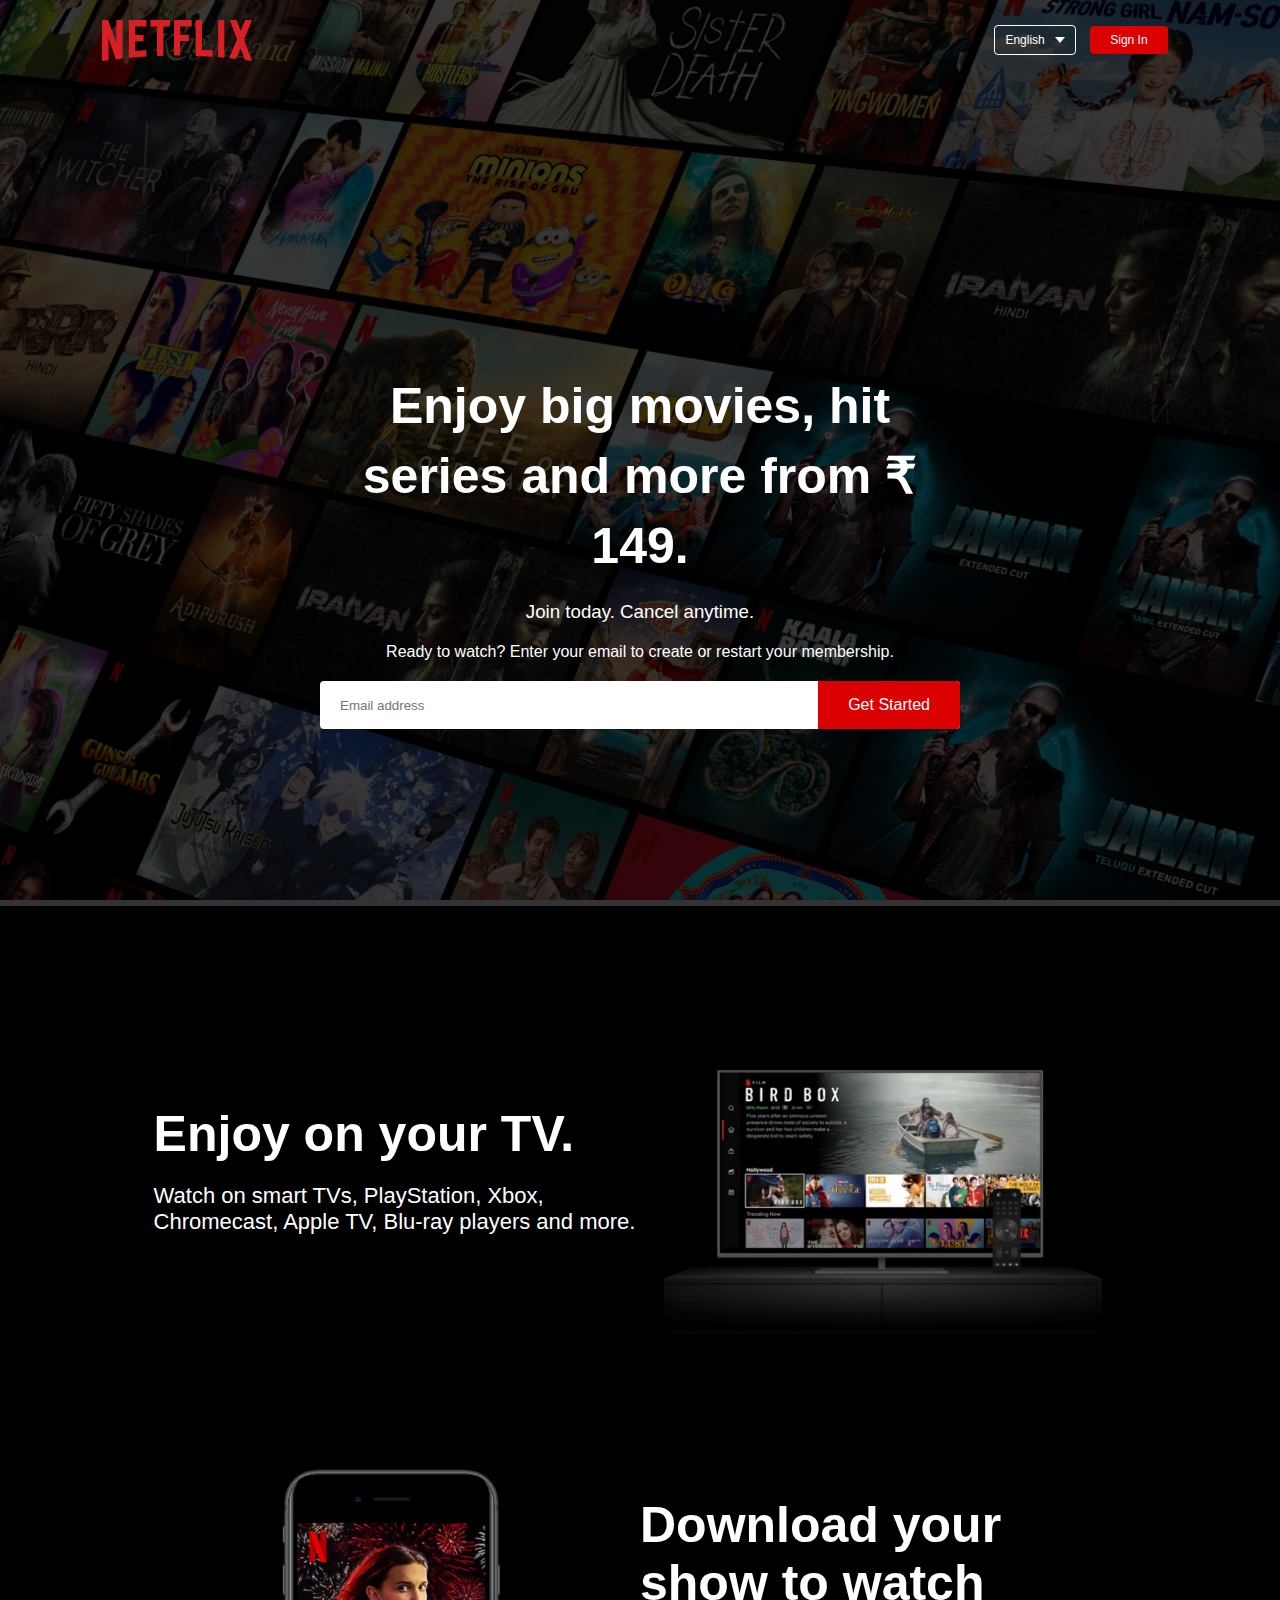
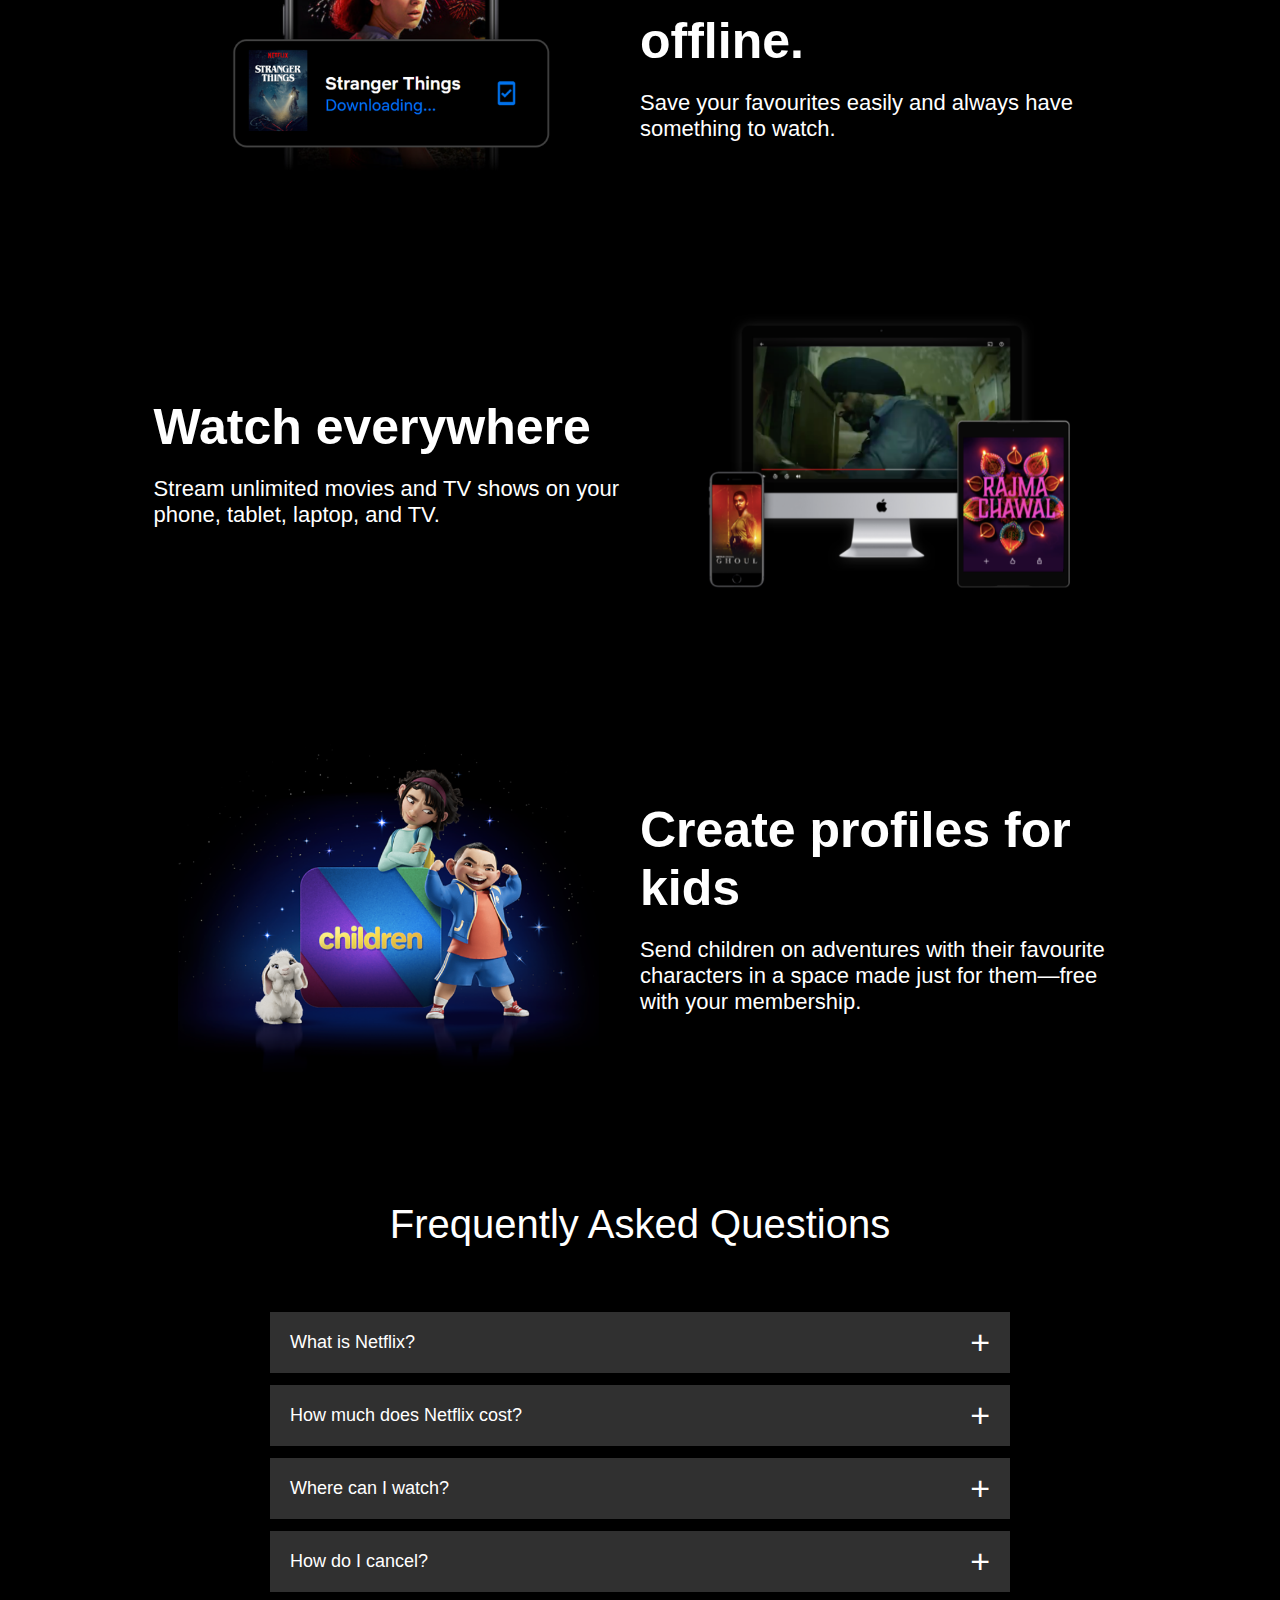
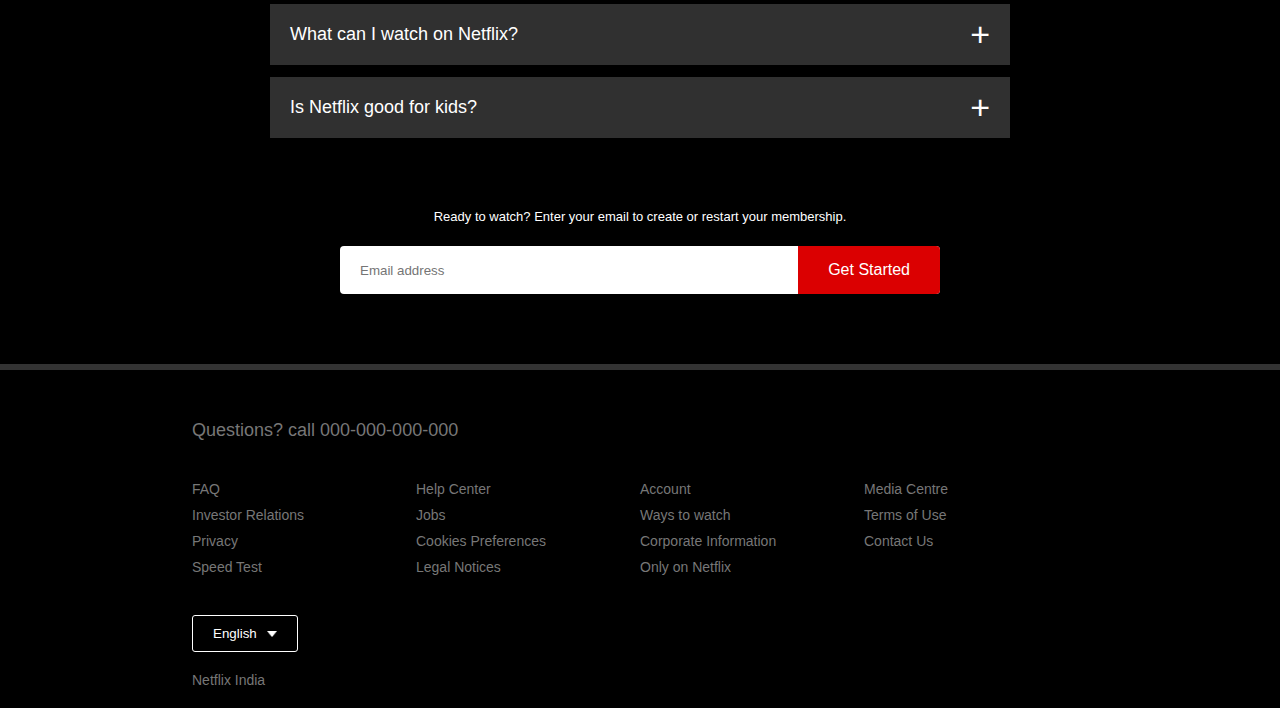
==== index.html @ 5c1269e0 "Netflix Clone Website For Bharat Intern" ====
<!DOCTYPE html>
<html lang="en">
<head>
  <meta charset="UTF-8">
  <meta name="viewport" content="width=device-width, initial-scale=1.0">
  <title>NETFLIX WEBSITE CLONE - BHARAT INTERN</title>
  <link rel="stylesheet" href="index.css">
</head>
<body>
<!-- MAIN SECTION -->
<div class="header">
  <nav>
    <img src="images/logo.png" class="logo">
    <div>
      <button class="language-btn">English <img src="images/down-icon.png"></button>
      <button>Sign In</button>
    </div>
  </nav>
  <div class="header-content">
    <h1>Enjoy big movies, hit series and more from ₹ 149.</h1>
    <h3>Join today. Cancel anytime.</h3>
    <p>Ready to watch? Enter your email to create or restart your membership.</p>
    <form class="email-signup">
      <input type="email" placeholder="Email address" required>
      <button type="submit">Get Started</button>
    </form>
  </div>
</div>

<div class="features">
  <div class="row">
    <div class="text-col">
      <h2>Enjoy on your TV.</h2>
      <p>Watch on smart TVs, PlayStation, Xbox, Chromecast, Apple TV, Blu-ray players and more.</p>
    </div>
    <div class="img-col">
      <img src="images/feature-1.png">
      </div>
    </div>

  <div class="row">
    <div class="img-col">
      <img src="images/feature-2.png">
    </div>

    <div class="text-col">
      <h2>Download your show to watch offline.</h2>
      <p>Save your favourites easily and always have something to watch.</p>
    </div>
    
    </div>

  <div class="row">
    <div class="text-col">
      <h2>Watch everywhere</h2>
      <p>Stream unlimited movies and TV shows on your phone, tablet, laptop, and TV.</p>
    </div>
    <div class="img-col">
      <img src="images/feature-3.png">
      </div>
    </div>

  <div class="row">
    <div class="img-col">
      <img src="images/feature-4.png">
    </div>

    <div class="text-col">
      <h2>Create profiles for kids</h2>
      <p>Send children on adventures with their favourite characters in a space made just for them—free with your membership.</p>
    </div>

    </div>

  </div>

<div class="faq">
  <h2>Frequently Asked Questions</h2>
  <ul class="accordion">
    <li>
      <input type="radio" name="accordion" id="first">
      <label for="first">What is Netflix?</label>
      <div class="content">
        <p>Netflix is a streaming service that offers a wide variety of awards-winning TV shows, movies, anime, documentaries and more - on thousands of internet-connected devices.
        <br>
        <br>
        You can watch as much as you want, whenever you want, without a single ad - all for one low monthly price. There's always something new to discover, and new TV shows and movies are added every week!
        </p>
      </div>
    </li>

    <li>
      <input type="radio" name="accordion" id="second">
      <label for="second">How much does Netflix cost?</label>
      <div class="content">
        <p>Watch Netflix on your smartphone, tablet, Smart TV, laptop, or streaming device, all for one fixed monthly fee. Plans range from ₹ 149 to ₹ 649 a month. No extra costs, no contracts.
        </p>
      </div>
    </li>

    <li>
      <input type="radio" name="accordion" id="third">
      <label for="third">Where can I watch?</label>
      <div class="content">
        <p>Watch anywhere, anytime. Sign in with your Netflix account to watch instantly on the web at netflix.com from your personal computer or on any internet-connected device that offers the Netflix app, including smart TVs, smartphones, tablets, streaming media players and game consoles.
        <br>
        <br>
        You can also download your favourite shows with the iOS, Android, or Windows 10 app. Use downloads to watch while you're on the go and without an internet connection. Take Netflix with you anywhere.
        </p>
      </div>
    </li>

    <li>
      <input type="radio" name="accordion" id="fourth">
      <label for="fourth">How do I cancel?</label>
      <div class="content">
        <p>Netflix is flexible. There are no annoying contracts and no commitments. You can easily cancel your account online in two clicks. There are no cancellation fees – start or stop your account anytime.
        </p>
      </div>
    </li>

    <li>
      <input type="radio" name="accordion" id="fifth">
      <label for="fifth">What can I watch on Netflix?</label>
      <div class="content">
        <p>Netflix has an extensive library of feature films, documentaries, TV shows, anime, award-winning Netflix originals, and more. Watch as much as you want, anytime you want.
        </p>
      </div>
    </li>

    <li>
      <input type="radio" name="accordion" id="sixth">
      <label for="sixth">Is Netflix good for kids?</label>
      <div class="content">
        <p>The Netflix Kids experience is included in your membership to give parents control while kids enjoy family-friendly TV shows and films in their own space.
        <br>
        <br>
        Kids profiles come with PIN-protected parental controls that let you restrict the maturity rating of content kids can watch and block specific titles you don’t want kids to see.
        </p>
      </div>
    </li>
  </ul>
  <small>Ready to watch? Enter your email to create or restart your membership.</small>
  <form class="email-signup">
    <input type="email" placeholder="Email address" required>
    <button type="submit">Get Started</button>
  </form>
</div>


<!-- SECTION 2 (ENJOY ON YOUR TV) -->
<!-- SECTION 3 (Download your shows to watch offline) -->
<!-- SECTION 4 (Watch everywhere) -->
<!-- SECTION 5 (Create profiles for kids) -->
<!-- SECTION 6 (Frequently Asked Questions) -->
<!-- FOOTER -->

<div class="footer">
  <h2>Questions? call 000-000-000-000</h2>

  <div class="row">
    <div class="col">
      <a href="#">FAQ</a>
      <a href="#">Investor Relations</a>
      <a href="#">Privacy</a>
      <a href="#">Speed Test</a>
    </div>
    <div class="col">
      <a href="#">Help Center</a>
      <a href="#">Jobs</a>
      <a href="#">Cookies Preferences</a>
      <a href="#">Legal Notices</a>
    </div>
    <div class="col">
      <a href="#">Account</a>
      <a href="#">Ways to watch</a>
      <a href="#">Corporate Information</a>
      <a href="#">Only on Netflix</a>
    </div>
    <div class="col">
      <a href="#">Media Centre</a>
      <a href="#">Terms of Use</a>
      <a href="#">Contact Us</a>
    </div>
  </div>
  <button class="language-btn">English <img src="images/down-icon.png"></button>
  <p class="copyright-txt">Netflix India</p>
</div>
</body>
</html>
---- index.css ----
*{
  margin: 0;
  padding: 0;
  font-family: 'Poppins', sans-serif;
  box-sizing: border-box;
}
body{
  background: #000;
  color: #fff;
}
.header{
  width: 100%;
  height: 100vh;
  background-image: linear-gradient(rgba(0,0,0,0.7),rgba(0,0,0,0.7)),url(RESOURCES/IN-en-20231106-popsignuptwoweeks-perspective_alpha_website_large.jpg);
  background-size: cover;
  background-position: center;
  padding: 10px 8%;
  position: relative;
}
nav{
  display: flex;
  justify-content: space-between;
  align-items: center;
  padding: 10px 0;
}
.logo{
  width: 150px;
}
nav button{
  border: 0;
  outline: 0;
  background: #db0001;
  color: #fff;
  padding: 7px 20px;
  font-size: 12px;
  border-radius: 4px;
  margin-right: 10px;
  cursor: pointer;
}
.language-btn{
  display: inline-flex;
  align-items: center;
  background: transparent;
  border: 1px solid #fff;
  padding: 7px 10px;
}
.language-btn img{
  width: 10px;
  margin-left: 10px;
}
.header-content{
  position: absolute;
  top: 50%;
  left: 50%;
  transform: translate(-50%,-50%);
  text-align: center;
  margin-top: 100px;
}
.header-content h1{
  font-size: 50px;
  line-height: 70px;
  font-weight: 600;
  max-width: 1556px;
  margin-bottom: 20px;
}
.header-content h3{
  font-weight: 400;
  margin-bottom: 20px;
  margin-top: 20px;
}
.email-signup{
  background: #fff;
  border-radius: 4px;
  display: flex;
  overflow: hidden;
  margin-top: 20px;
}
.email-signup input{
  flex: 1;
  border: 0;
  outline: 0;
  margin-left: 20px;
}
.email-signup button{
  background: #db0001;
  border: 0;
  outline: 0;
  color: #fff;
  font-size: 16px;
  cursor: pointer;
  padding: 15px 30px;
}

/* Features */

.features{
  padding: 50px 12%;
  font-size: 22px;
  border-top: 6px solid #333;
}
.row{
  display: flex;
  width: 100%;
  align-items: center;
  flex-wrap: wrap;
  padding: 50px 0;
  /* border-top: 6px solid #333; */
}
.text-col{
  flex-basis: 50%;
  margin-bottom: 20px;
  
}
.img-col{
  flex-basis: 50%;
  margin-bottom: 20px;
}
.img-col img{
  display: block;
  width: 90%;
  margin: auto;
}
.features h2{
  font-size: 50px;
  font-weight: 600;
  margin-bottom: 20px;
}

/* ----------------FAQ------------------------- */

.faq{
  padding: 10px 12%;
  text-align: center;
  font-size: 18px;
}
.faq h2{
  font-weight: 500;
  font-size: 40px;
}
.accordion{
  margin: 60px auto;
  width: 100%;
  max-width: 750px;

}
.accordion li{
  list-style: none;
  width: 100%;
  padding: 5px;
}
.accordion li label{
  display: flex;
  align-items: center;
  padding: 20px;
  font-size: 18px;
  font-weight: 500;
  background: #303030;
  margin-bottom: 2px;
  cursor: pointer;
  position: relative;
}
label::after{
  content: '+';
  font-size: 34px;
  position: absolute;
  right: 20px; 
  transition: transform 0.5s;
}
input[type="radio"]{
  display: none;
}
.accordion .content{
  background: #303030;
  text-align: left;
  padding: 0 20px;
  max-height: 0;
  overflow: hidden;
  transition: max-height 0.5s, padding 0.5s;
}
.accordion input[type="radio"]:checked + label + .content{
  max-height: 600px;
  padding: 30px 20px;
}
.accordion input[type="radio"]:checked + label::after{
  transform: rotate(135deg);
}
.faq .email-signup{
  max-width: 600px;
  margin: 20px auto 60px;
}
.faq small{
  font-size: 13px;
}
/* ---------------Footer--------------- */
.footer{
  padding: 50px 15% 10px;
  border-top: 6px solid #333;
  color: #777;
}
.footer h2{
  font-size: 18px;
  font-weight: 400;
  margin-bottom: 30px;
}
.footer .col{
  flex-basis: 25%;
  flex-grow: 1;
  margin-bottom: 20px;
}
.footer .col a{
  display: block;
  text-decoration: none;
  color: #777;
  font-size: 14px;
  margin-bottom: 10px;
}
.footer .row{
  align-items: flex-start;
  padding: 10px 0;
}
.footer .language-btn{
  color: #fff;
  padding: 10px 20px;
  border-radius: 3px;
}
.copyright-txt{
  font-size: 14px;
  margin-top: 20px;
  margin-bottom: 10px;
}
/* --------media-queries-for-small-screen------- */
@media only screen and (max-width : 600px){
  .logo{
    width: 100px;
  }
  nav button{
    padding: 5px 10px;
  }
  nav .language-btn{
    padding: 4px 8px;
  }
  .header-content{
    position: unset;
    transform: none !important;
    padding-top: 150px;
  }
  .header-content h1{
    font-size: 30px;
  }
  .email-signup button{
    font-size: 12px;
    padding: 10px 15px;
  }
  .text-col, .img-col{
    flex-basis: 100%;
  }
  .features h2{
    font-size: 30px;
  }
  .features p{
    font-size: 15px;
  }
  .row:nth-child(2), .row:nth-child(4){
    flex-direction: column-reverse;
  }
  .features .row{
    padding: 10px 0;
  }
  .faq h2{
    font-size: 20px;
  }
  .accordion .content{
    font-size: 14px;
  }
  .accordion li label{
    padding: 10px;
    font-size: 14px;
  }
  label::after{
    font-size: 22px;
  }
}
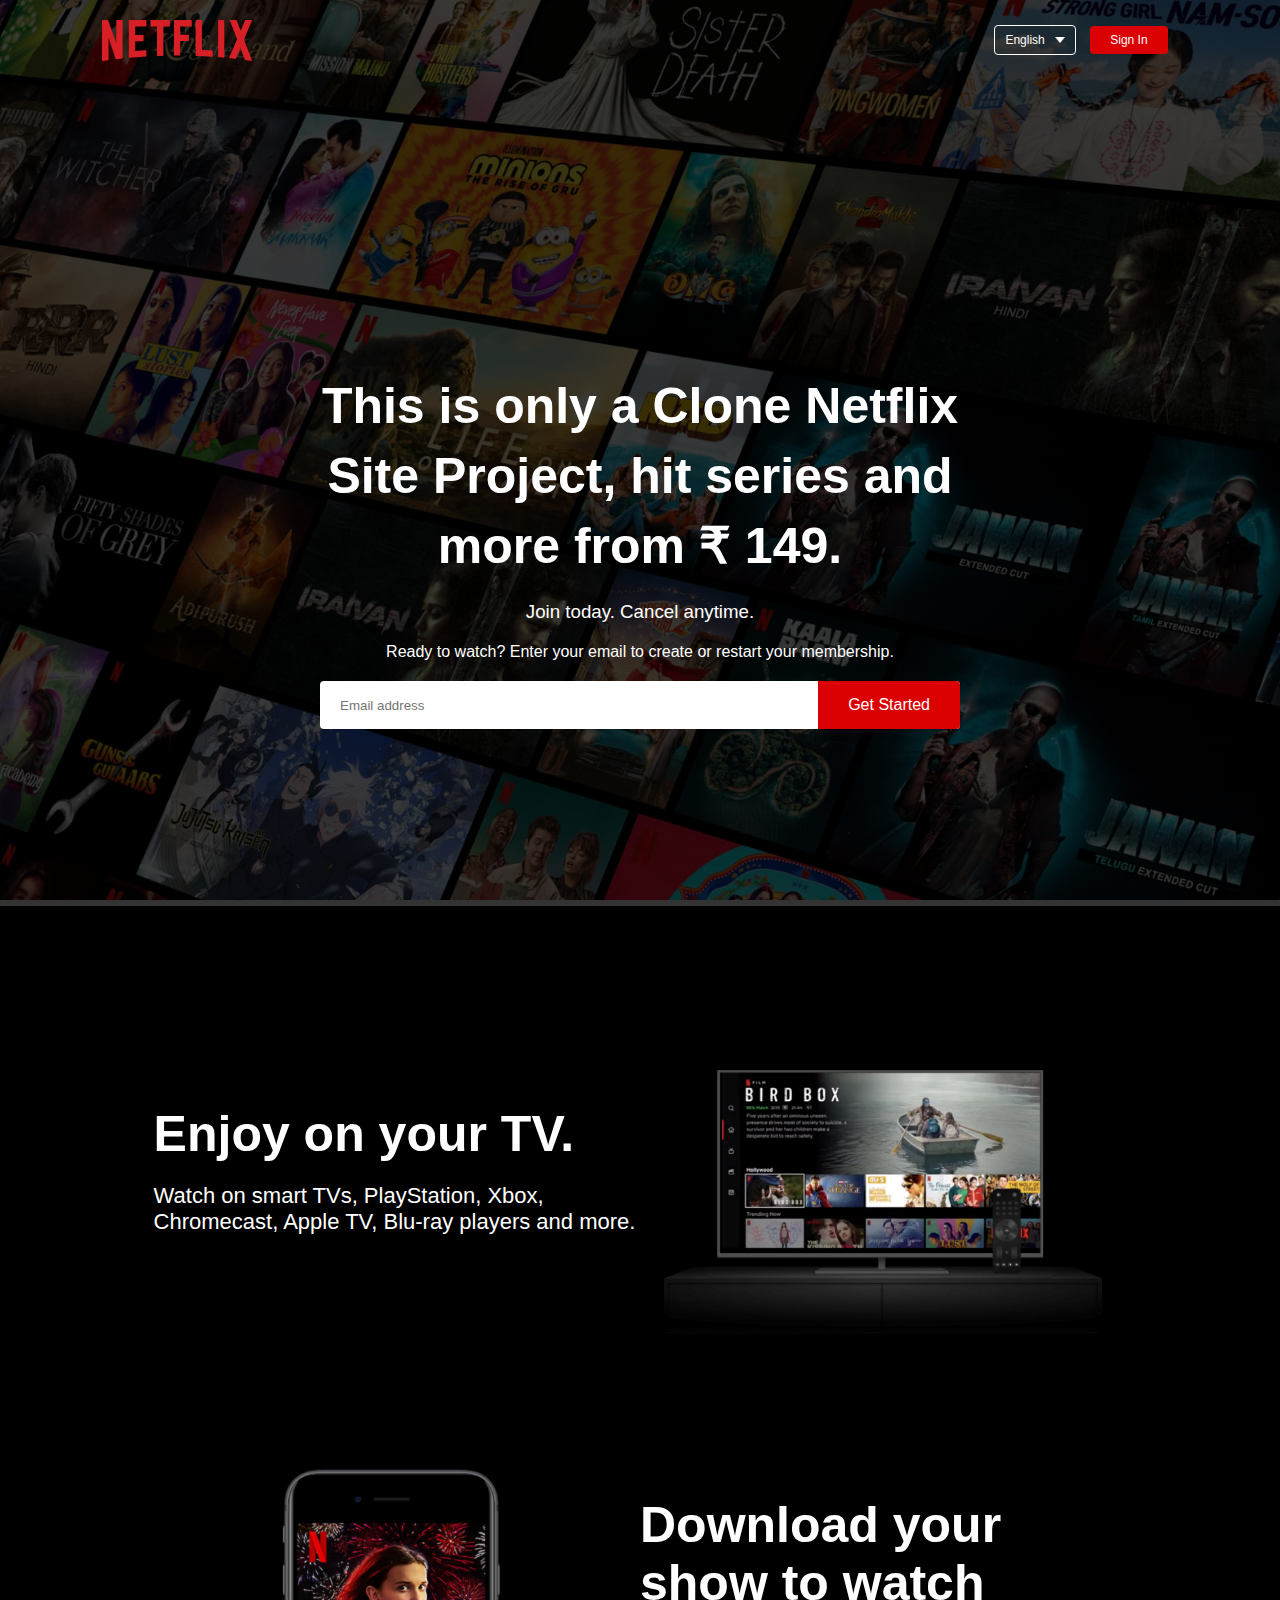
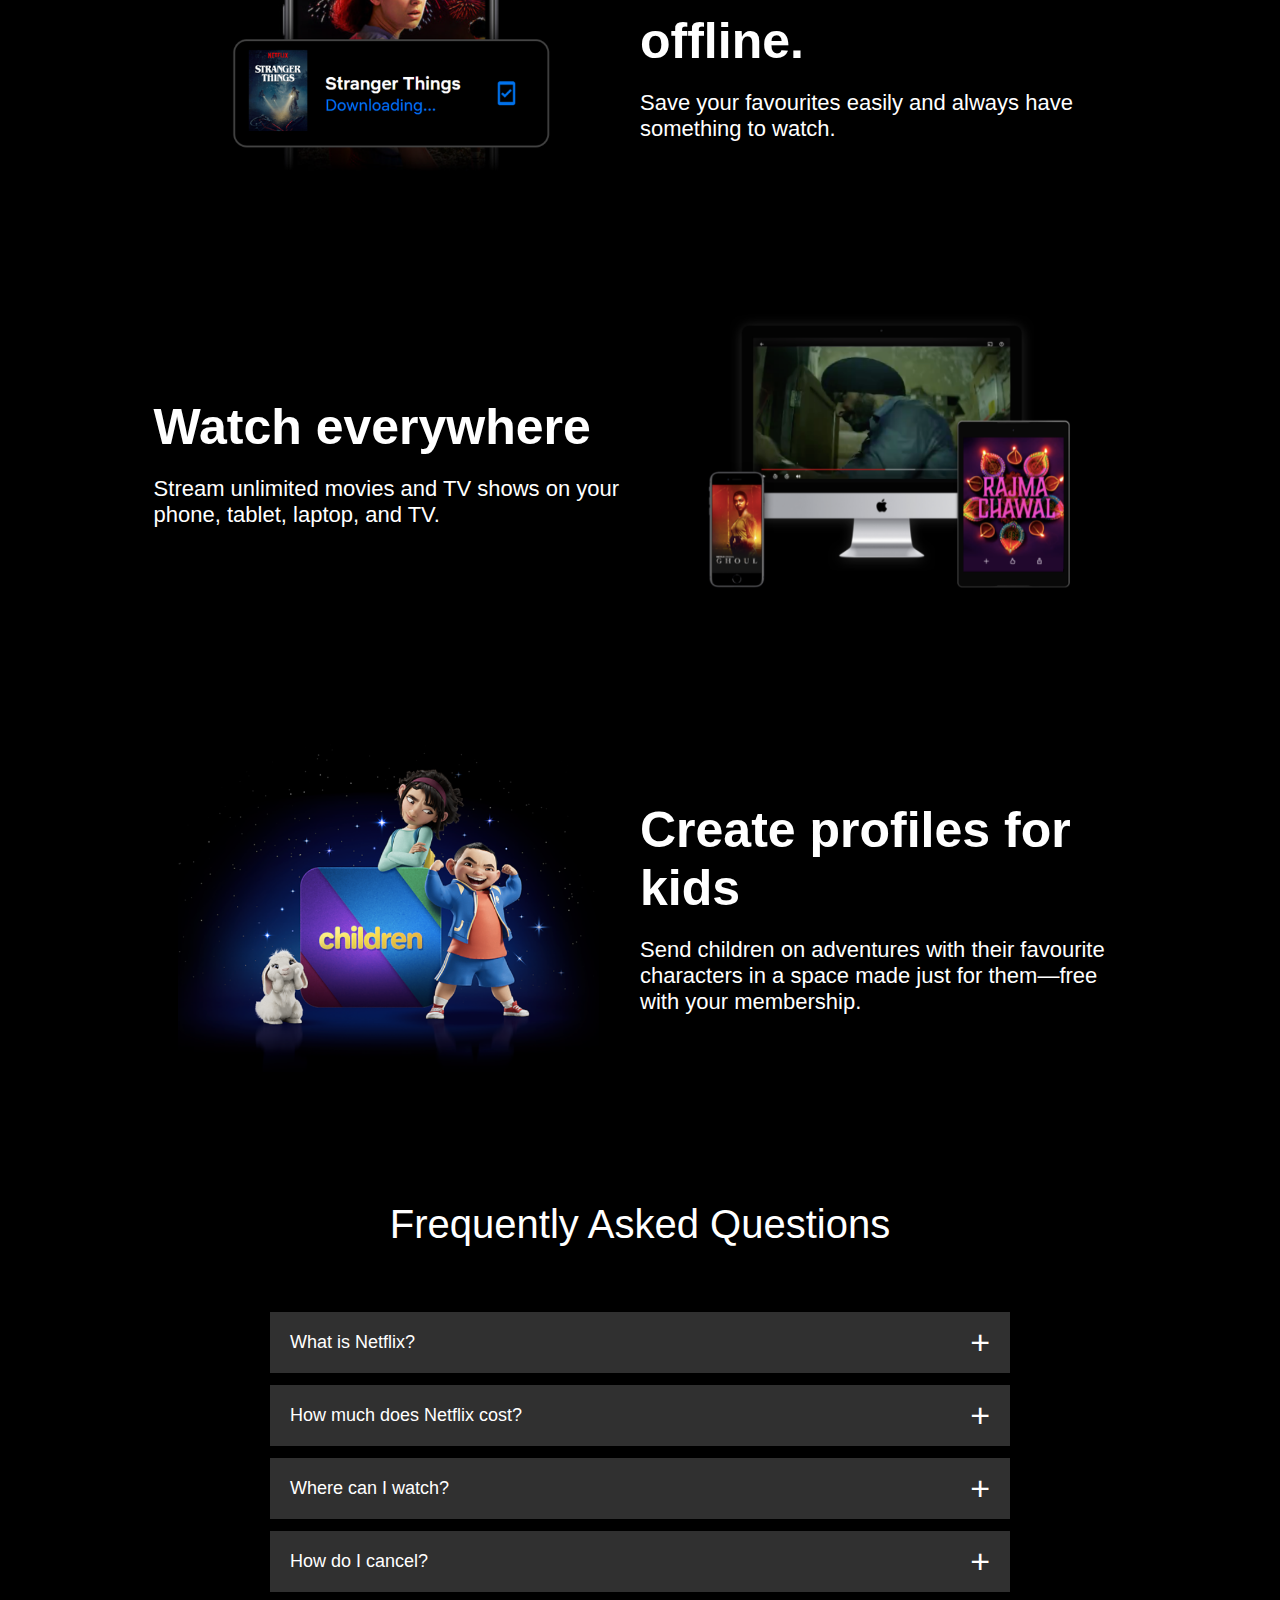
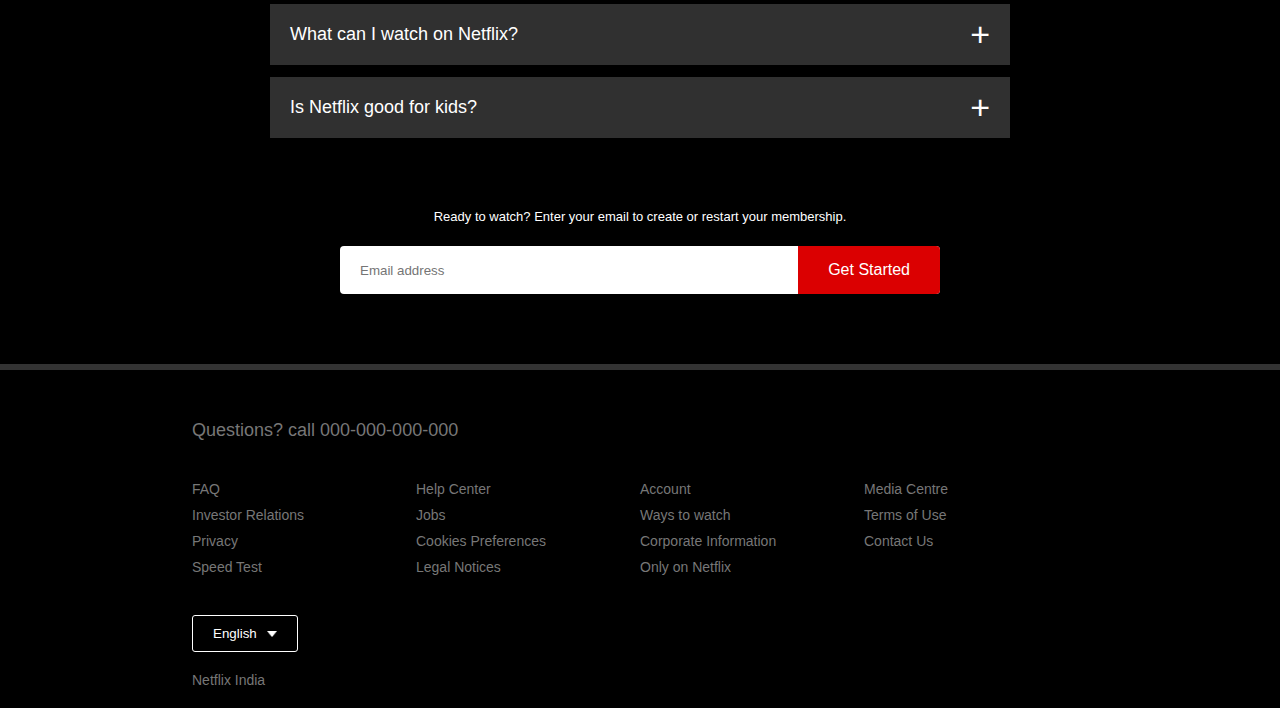
==== commit 071ef7e5: "Update index.html" ====
--- a/index.html
+++ b/index.html
@@ -17,7 +17,7 @@
     </div>
   </nav>
   <div class="header-content">
-    <h1>Enjoy big movies, hit series and more from ₹ 149.</h1>
+    <h1>This is only a Clone Netflix Site Project, hit series and more from ₹ 149.</h1>
     <h3>Join today. Cancel anytime.</h3>
     <p>Ready to watch? Enter your email to create or restart your membership.</p>
     <form class="email-signup">
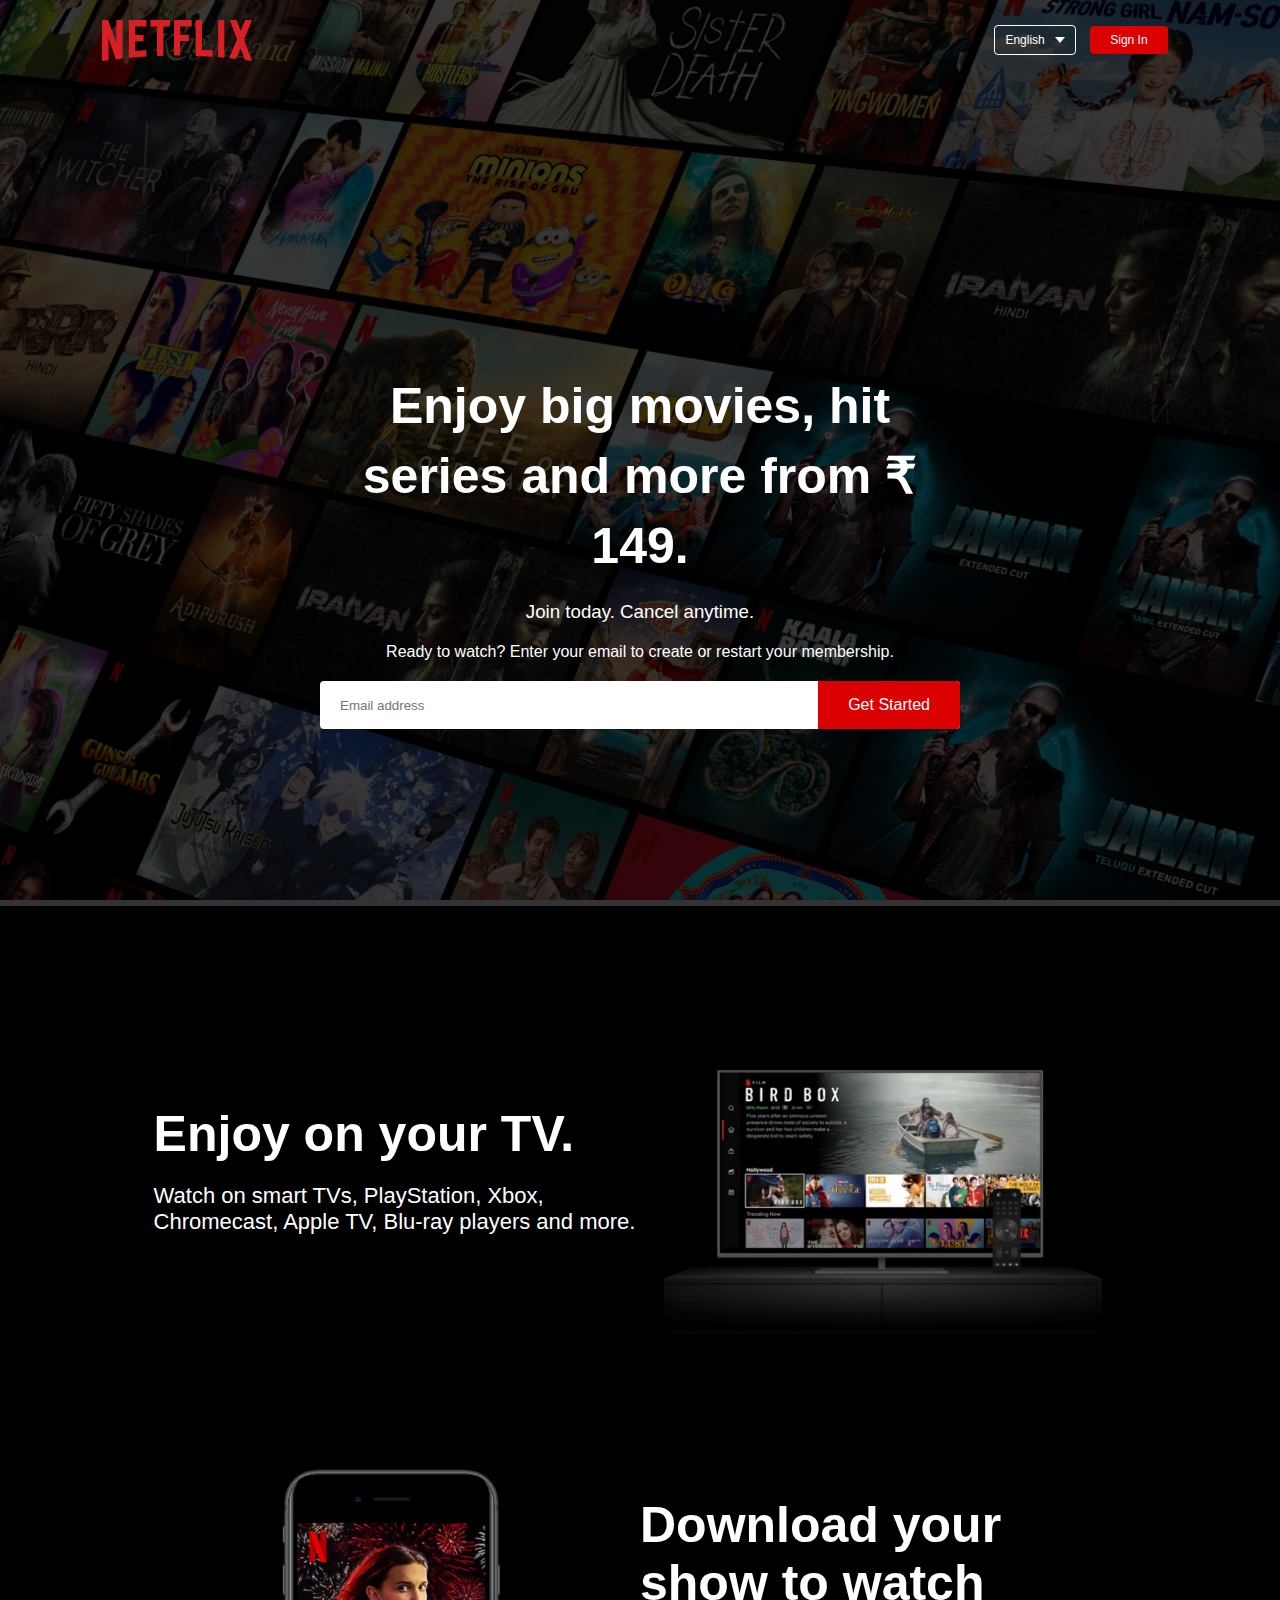
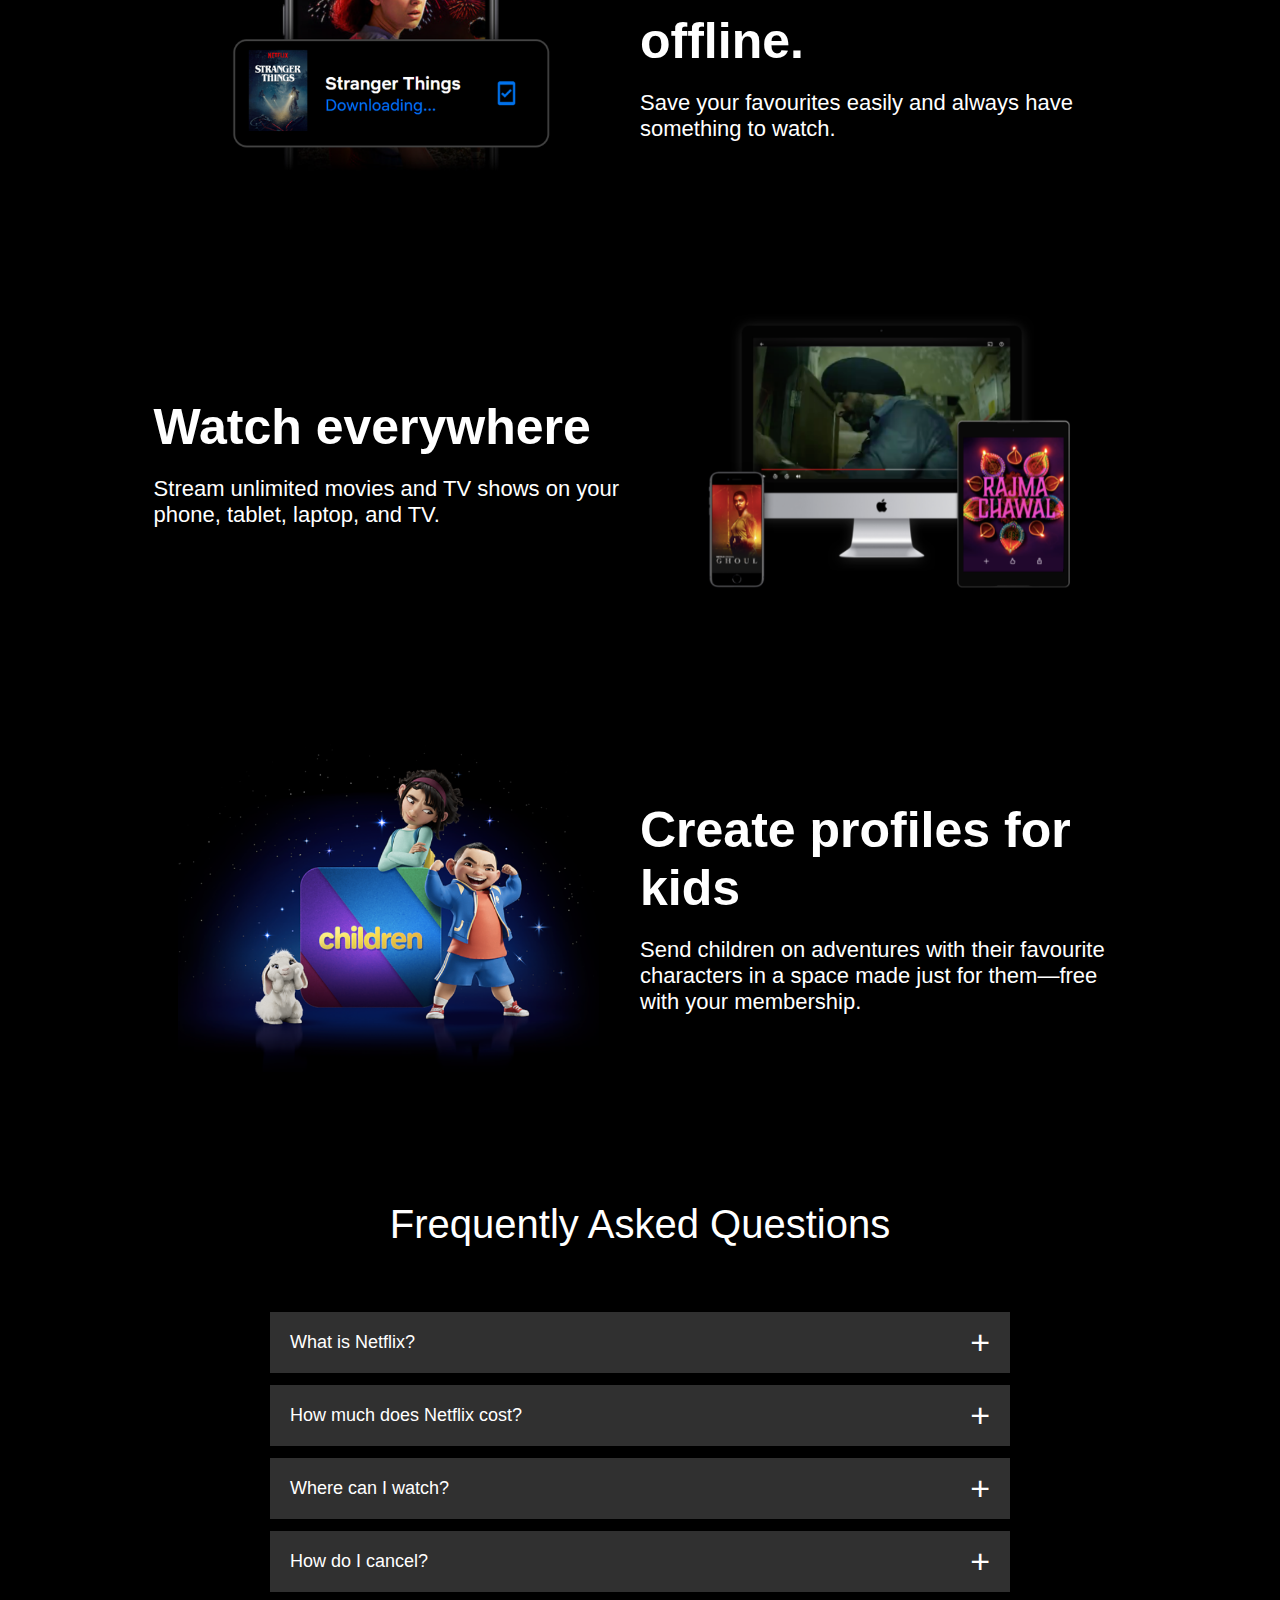
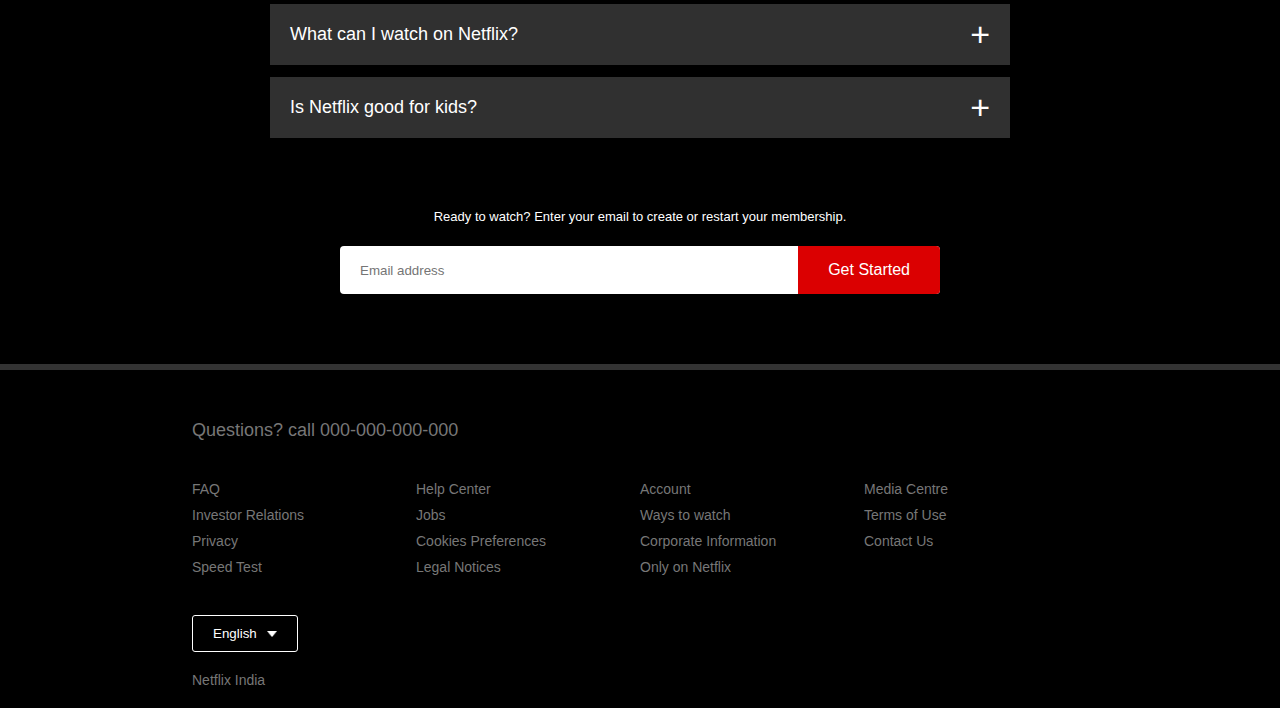
==== commit 532ad56d: "Update index.html" ====
--- a/index.html
+++ b/index.html
@@ -17,7 +17,7 @@
     </div>
   </nav>
   <div class="header-content">
-    <h1>This is only a Clone Netflix Site Project, hit series and more from ₹ 149.</h1>
+    <h1>Enjoy big movies, hit series and more from ₹ 149.</h1>
     <h3>Join today. Cancel anytime.</h3>
     <p>Ready to watch? Enter your email to create or restart your membership.</p>
     <form class="email-signup">
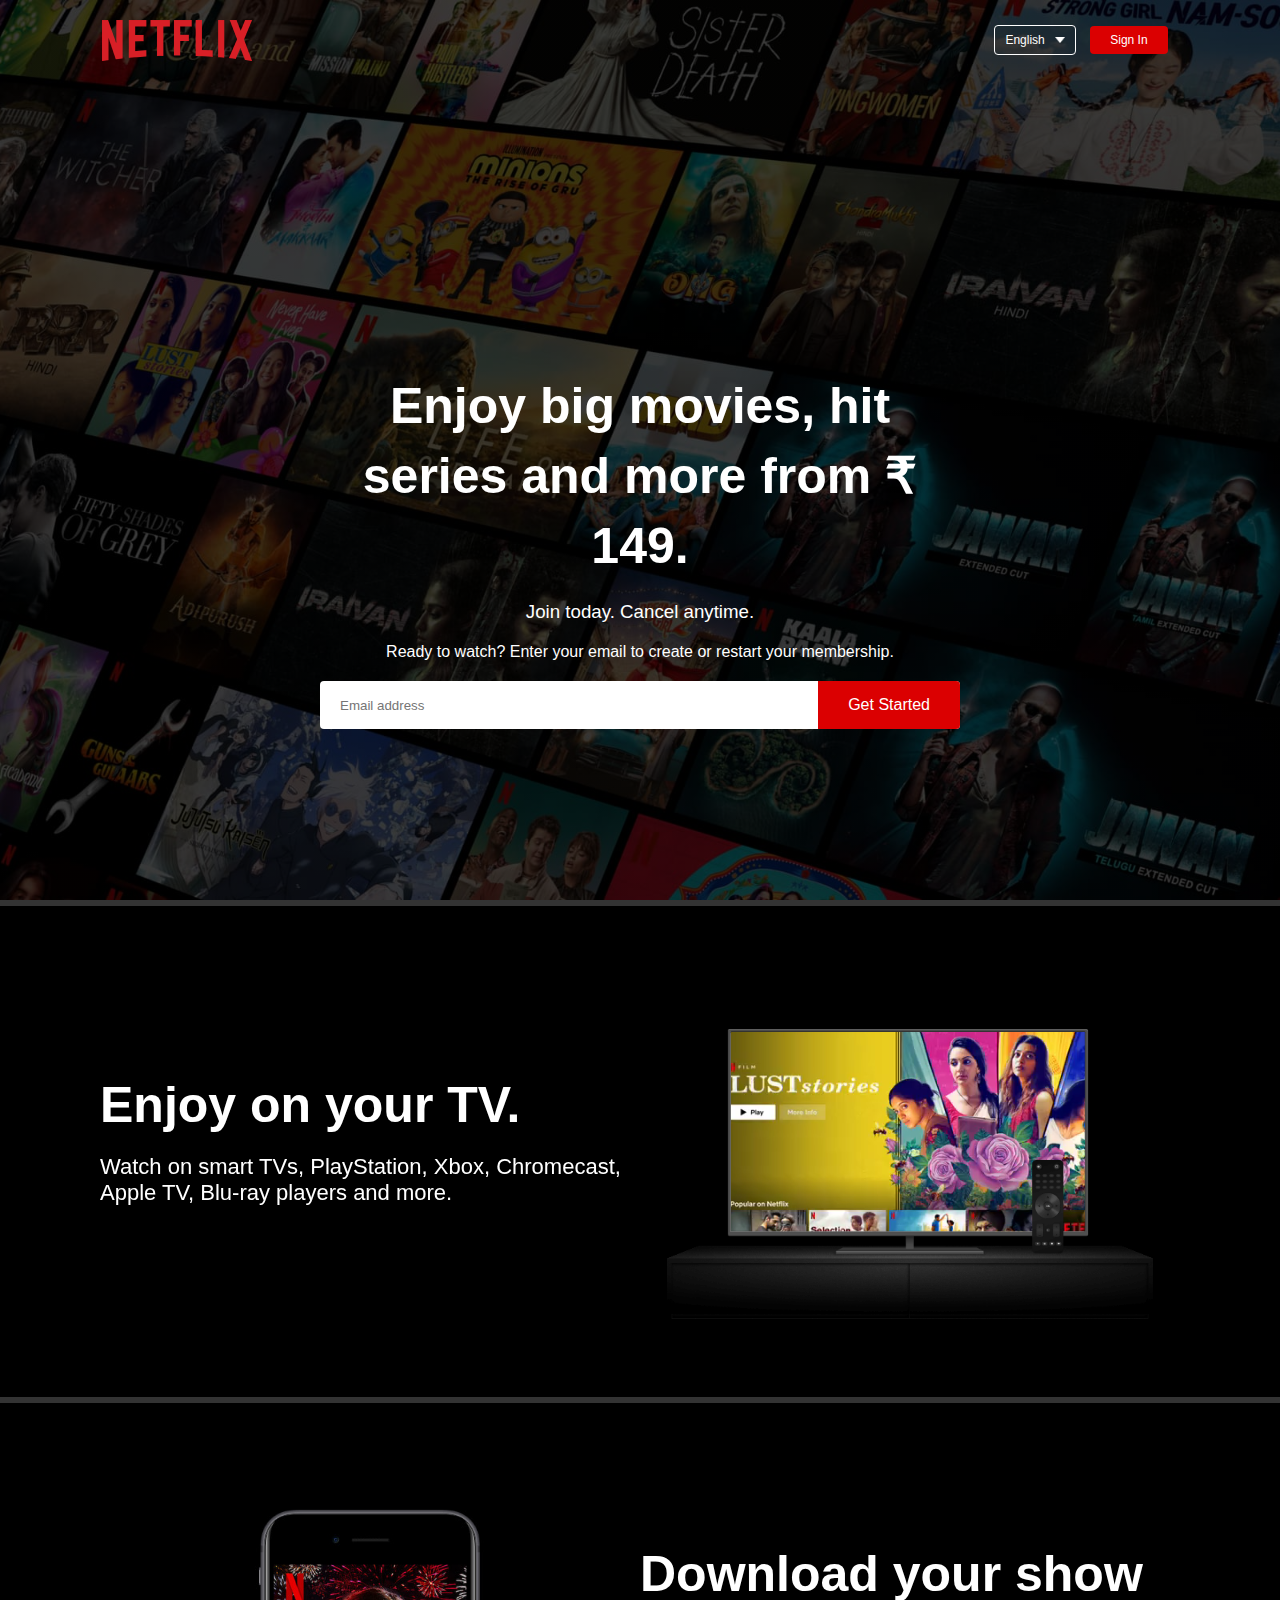
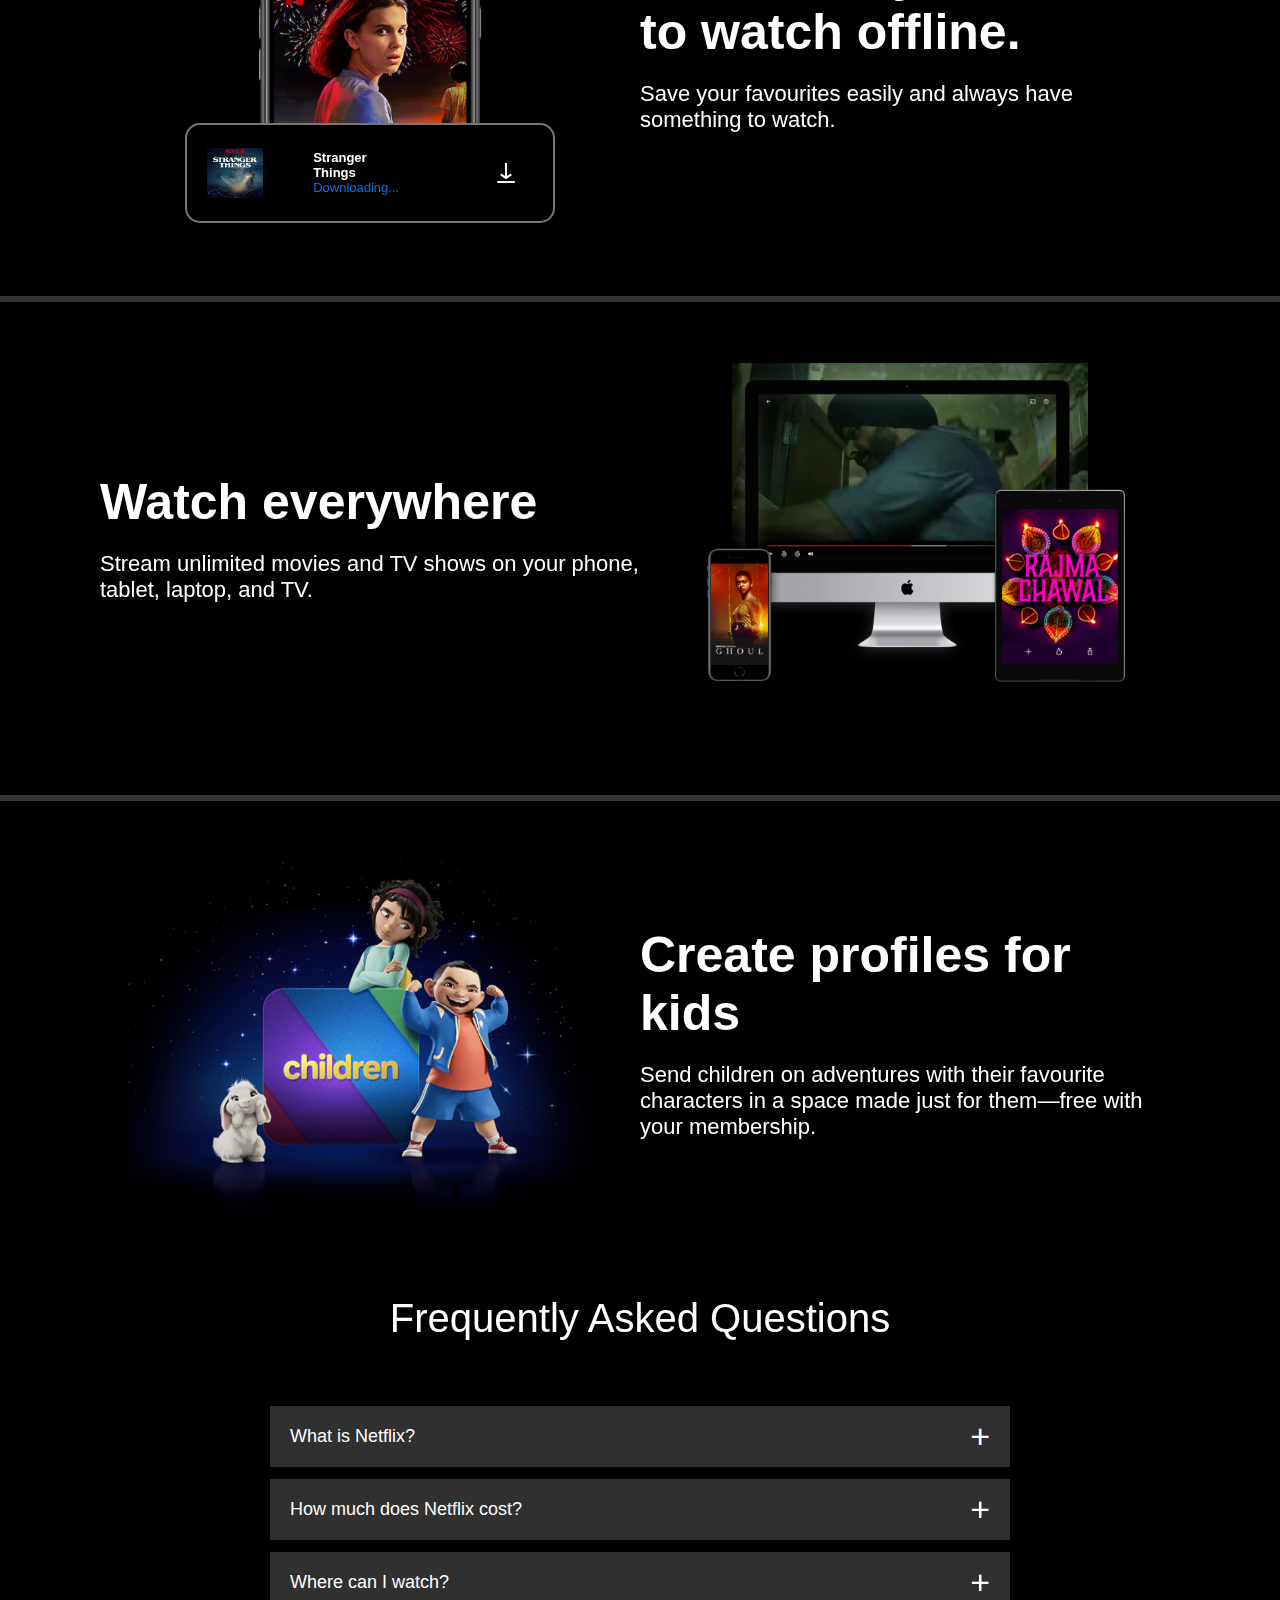
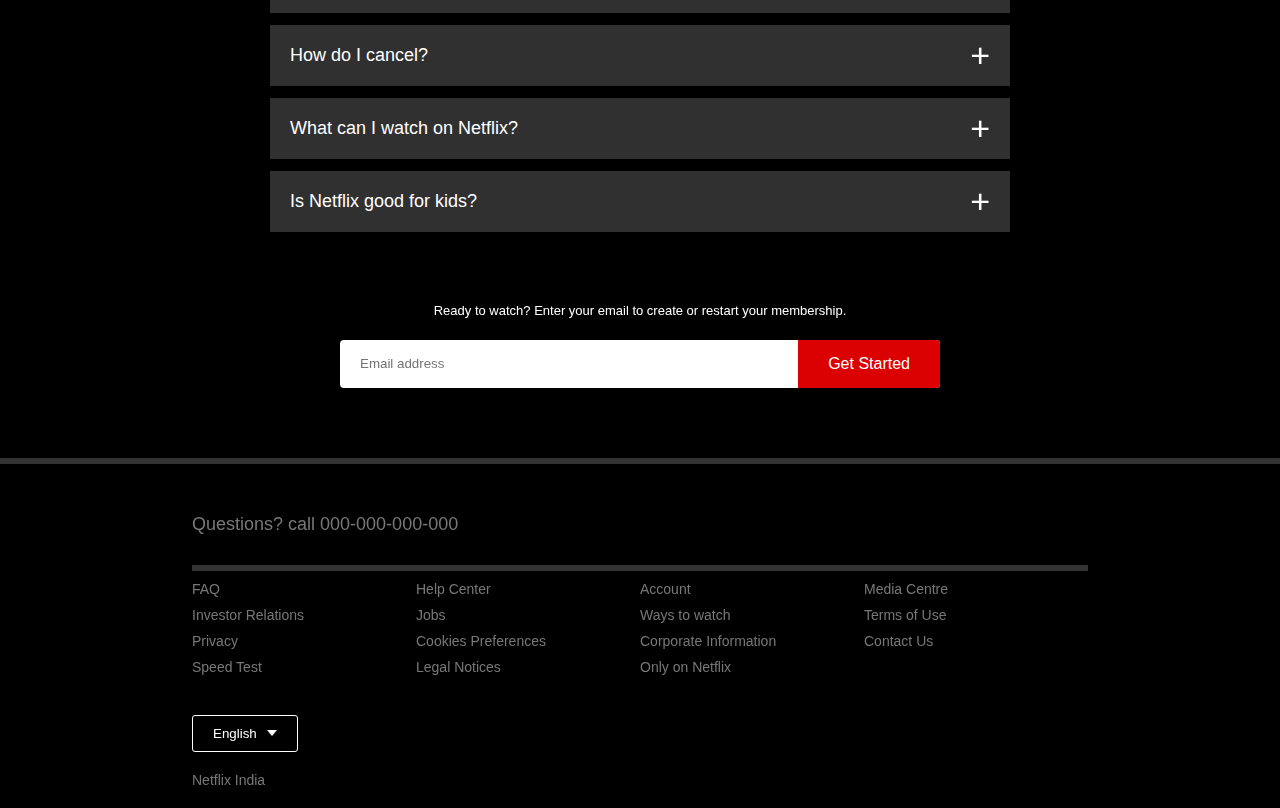
==== commit b532daad: "Added Videos Instead of images" ====
--- a/index.html
+++ b/index.html
@@ -34,13 +34,29 @@
       <p>Watch on smart TVs, PlayStation, Xbox, Chromecast, Apple TV, Blu-ray players and more.</p>
     </div>
     <div class="img-col">
-      <img src="images/feature-1.png">
-      </div>
-    </div>
-
-  <div class="row">
-    <div class="img-col">
-      <img src="images/feature-2.png">
+      <div class="vido-img">
+        <img class="img-1" src="RESOURCES/tv.png">
+        <video class="vdo-1" src="RESOURCES/video-tv-in-0819.m4v" type="video/mp4" autoplay="" loop="" muted=""></video>
+        </div>
+      </div>
+    </div>
+
+  <div class="row">
+    <div class="img-col">
+      <div class="vido-img">
+        <img class="stranger-things-img" src="RESOURCES/mobile-0819.jpg">
+      <div class="button-download">
+        <img class="strainger-things-downlagimg" src="RESOURCES/boxshot.png" alt="">
+        <p style="
+        width: 200px;
+        font-size: 13px;
+        margin-right: 20px;
+        "><span style="
+        font-weight: 600;">Stranger Things</span> <br>
+          <span style="color: #0071eb;">Downloading...</span></p>
+        <img class="download-gif" src="RESOURCES/download-icon.gif" alt="" type="gif">
+        </div>
+      </div>
     </div>
 
     <div class="text-col">
@@ -56,7 +72,10 @@
       <p>Stream unlimited movies and TV shows on your phone, tablet, laptop, and TV.</p>
     </div>
     <div class="img-col">
-      <img src="images/feature-3.png">
+      <div class="vido-img">
+        <img class="img-1 " src="RESOURCES/device-pile-in.png">
+        <video class="vdo-1 vdo-new" src="RESOURCES/video-devices-in.m4v" type="video/mp4" autoplay="" loop="" muted=""></video>
+        </div>
       </div>
     </div>
 
--- a/index.css
+++ b/index.css
@@ -94,22 +94,22 @@
 /* Features */
 
 .features{
-  padding: 50px 12%;
+  /* margin: 50px 12%; */
+  /* padding: 50px 12%; */
   font-size: 22px;
+  /* border-top: 6px solid #333; */
+}
+.row{
+  display: flex;
+  width: 100%;
+  align-items: center;
+  flex-wrap: wrap;
+  padding: 50px 100px;
   border-top: 6px solid #333;
-}
-.row{
-  display: flex;
-  width: 100%;
-  align-items: center;
-  flex-wrap: wrap;
-  padding: 50px 0;
-  /* border-top: 6px solid #333; */
 }
 .text-col{
   flex-basis: 50%;
   margin-bottom: 20px;
-  
 }
 .img-col{
   flex-basis: 50%;
@@ -124,6 +124,56 @@
   font-size: 50px;
   font-weight: 600;
   margin-bottom: 20px;
+}
+.vido-img{
+  display: inline-grid;
+  place-items: center;
+}
+.vdo-1{
+  position: relative;
+  /* overflow: hidden;
+  padding-bottom: 56.25% */
+  height: 239px;
+  margin-bottom: 17px;
+  grid-column: 2/2;
+  grid-row: 1/2;
+  z-index: -1;
+}
+.img-1{
+  grid-column: 2/2;
+  grid-row: 1/2;
+}
+.vdo-new{
+  height: 200px;
+  margin-bottom: 170px;
+}
+.button-download{
+  display: flex;
+  align-items: center;
+  height: 100px;
+  width: 370px;
+  justify-content: space-evenly;
+  overflow: hidden;
+  padding: 20px;
+  background-color: black !important;
+  border: 2px solid #777;
+  border-radius: 15px;
+  grid-column: 2/2;
+  grid-row: 1/2;
+  margin-top: 270px;
+}
+.strainger-things-downlagimg{ 
+  height: 50px; 
+  padding-right: 50px; 
+}
+.download-gif{
+  height: 50px;
+  padding-left: 60px;
+}
+.stranger-things-img{
+  grid-column: 2/2;
+  grid-row: 1/2;
+  z-index: -1;
 }
 
 /* ----------------FAQ------------------------- */
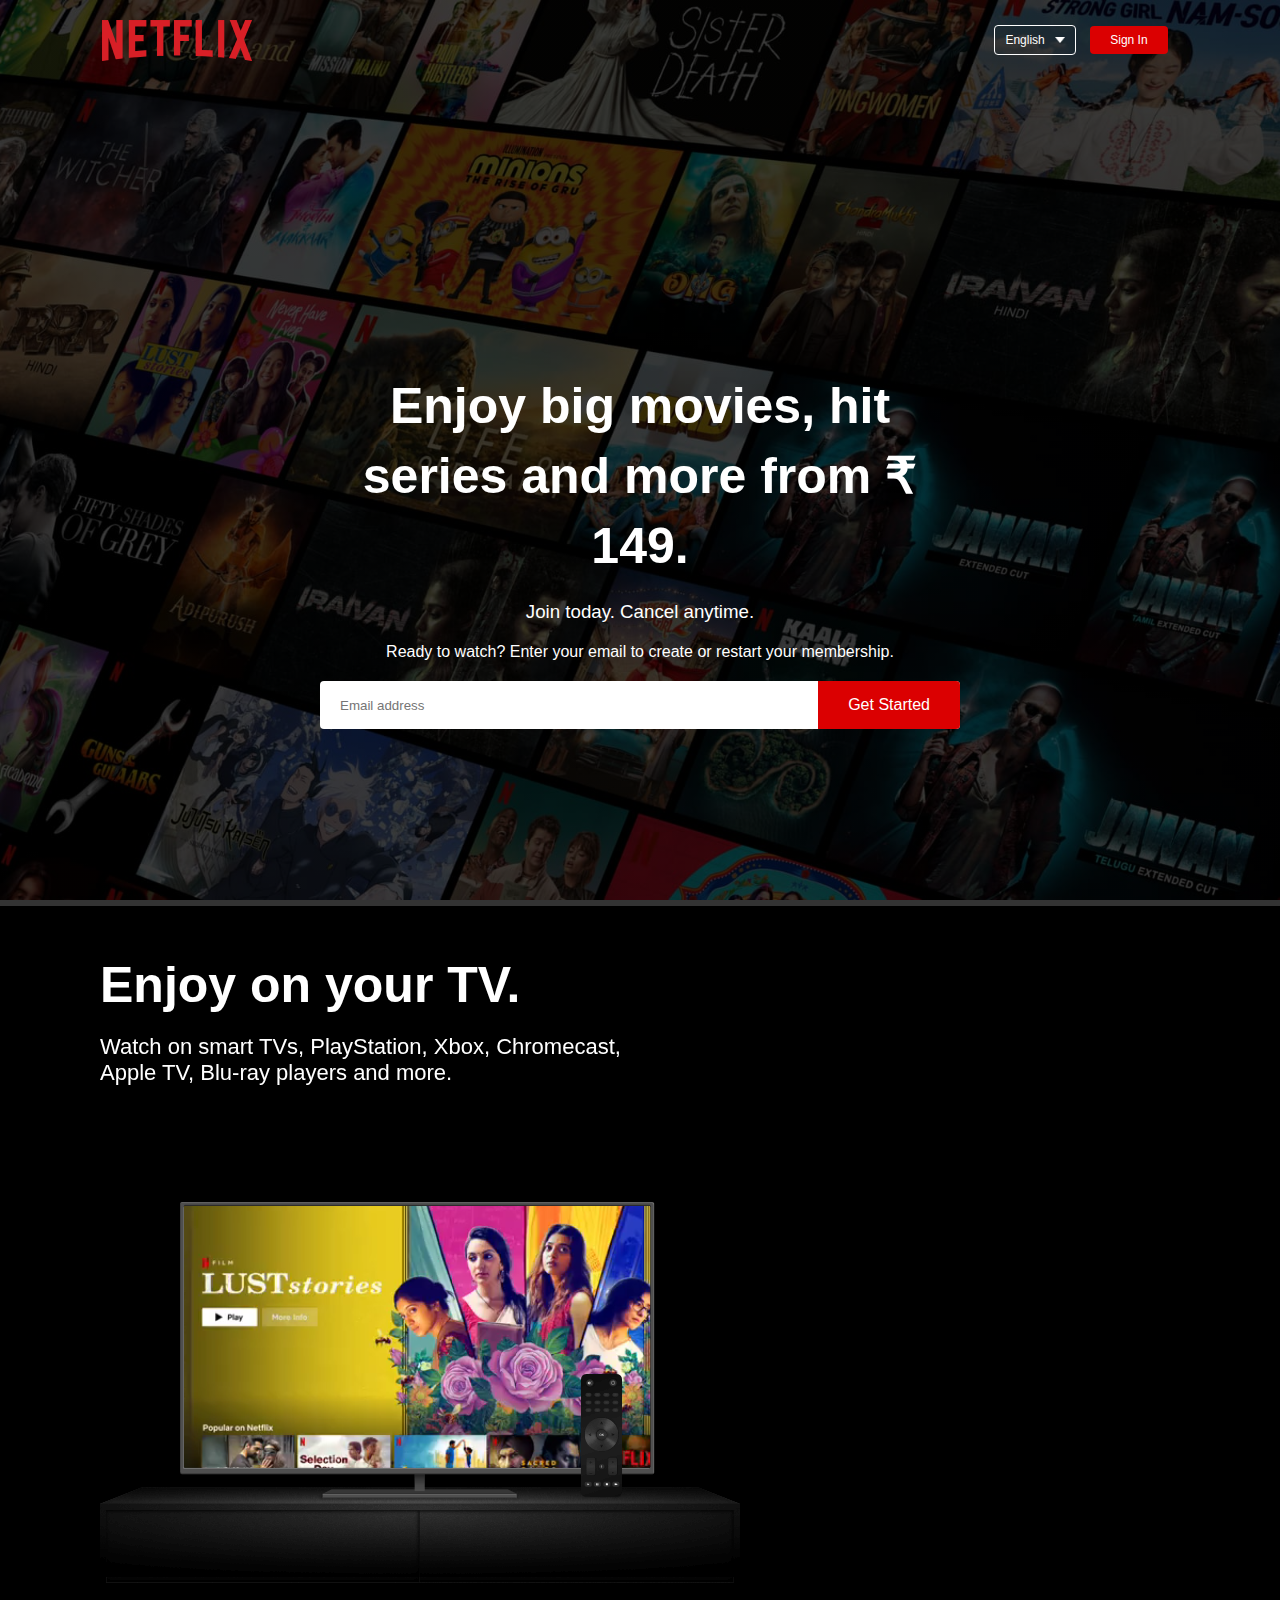
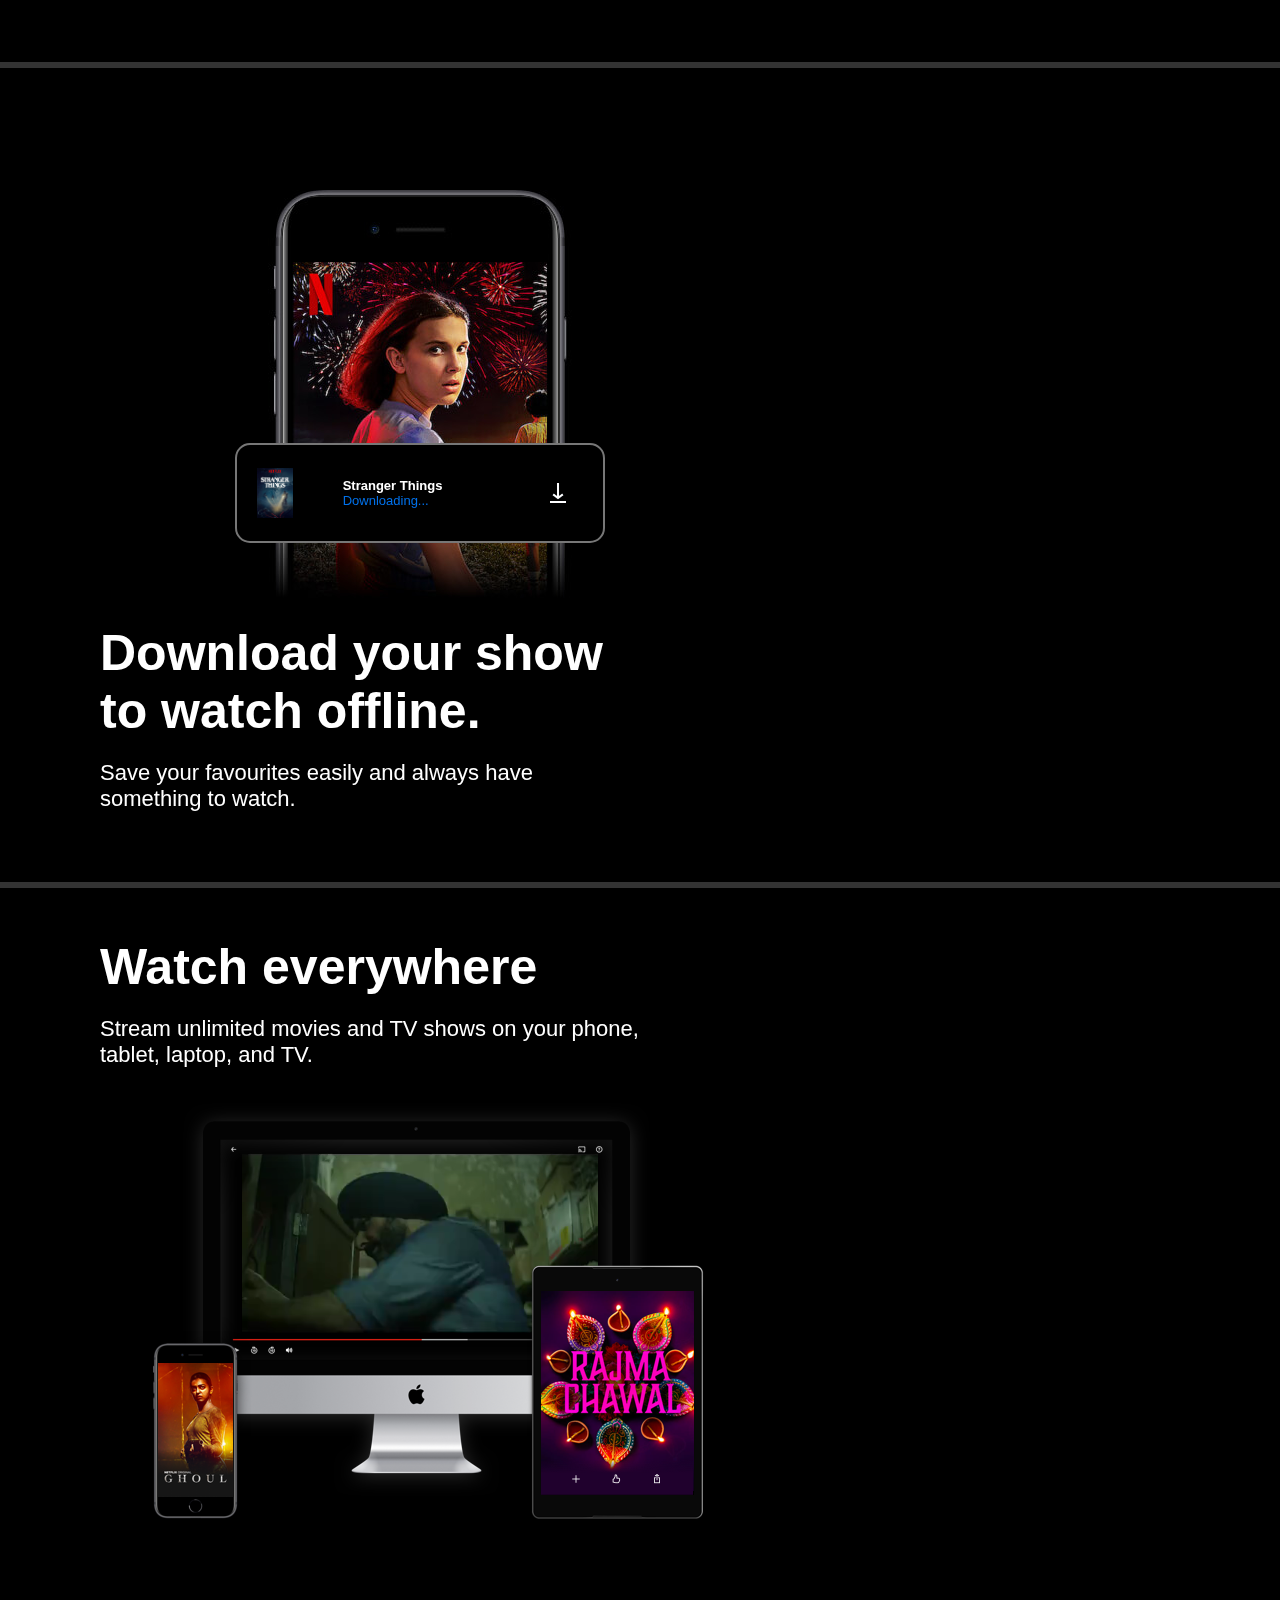
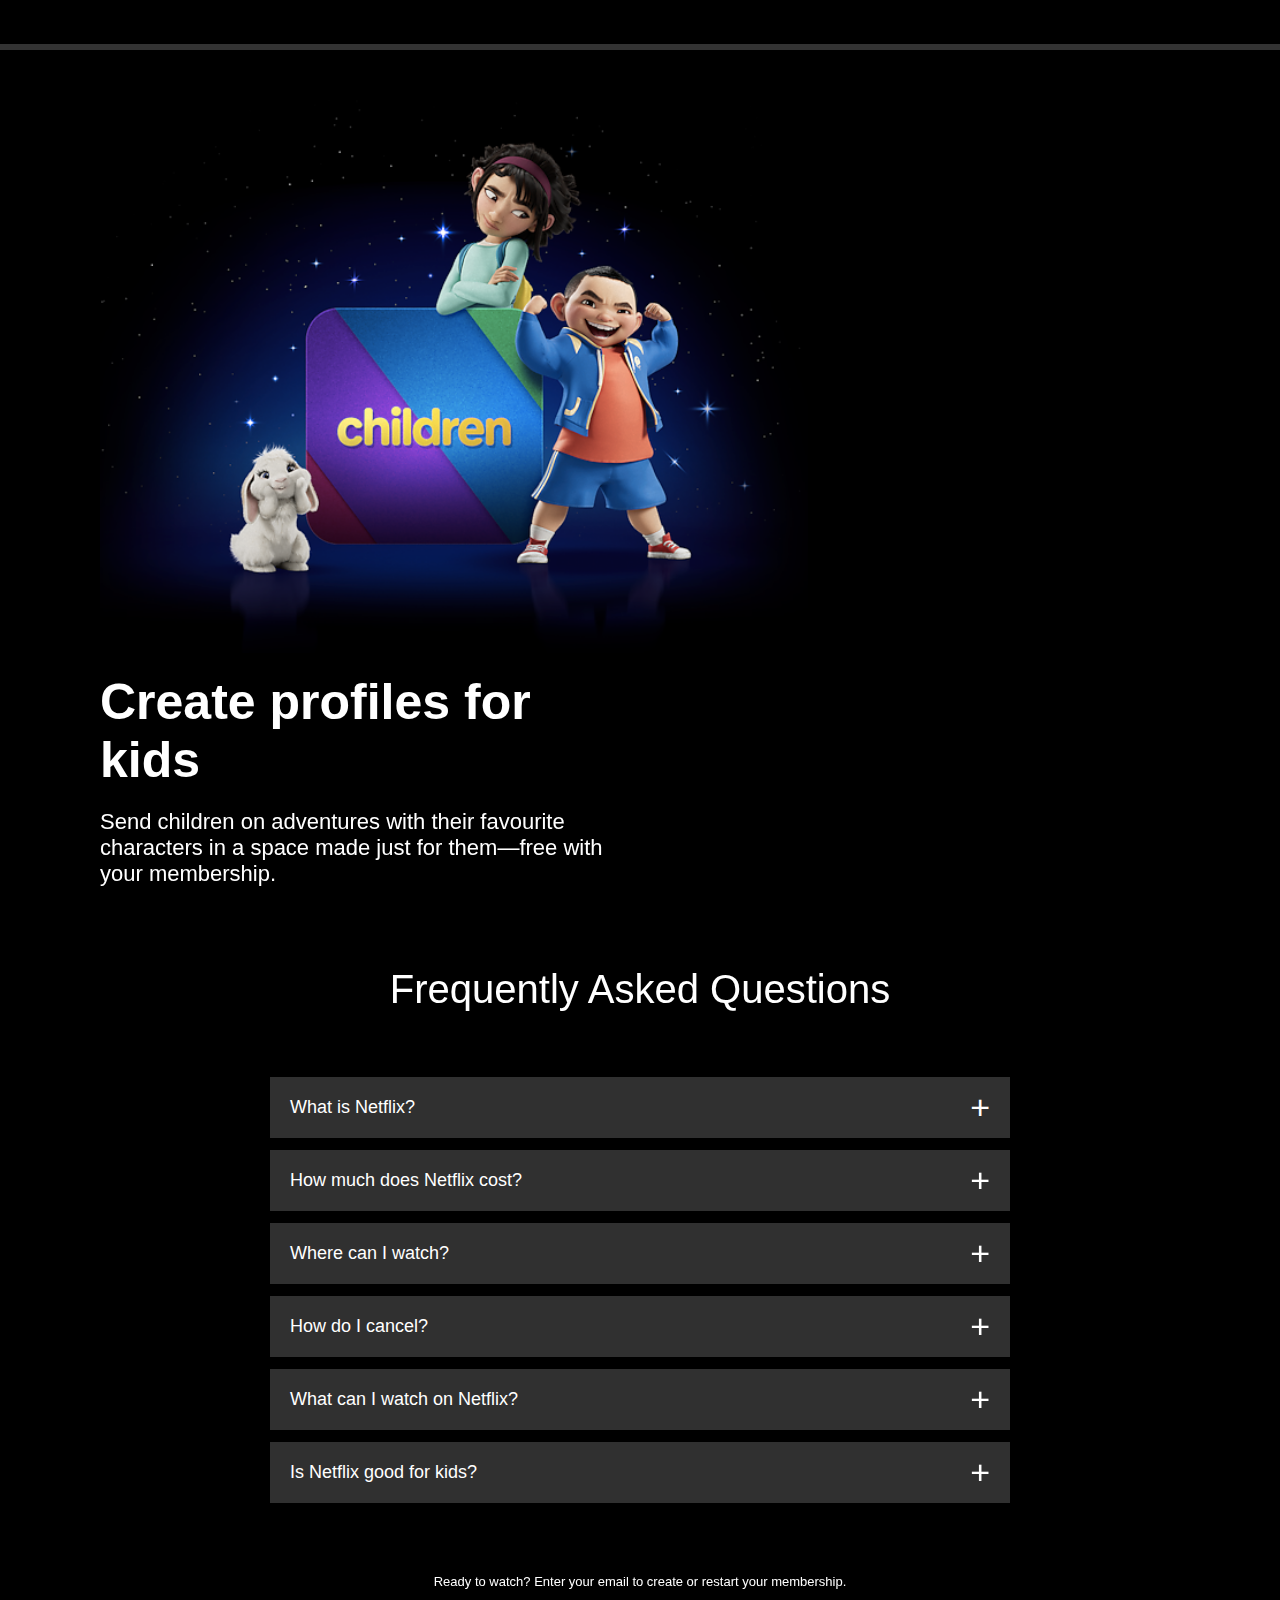
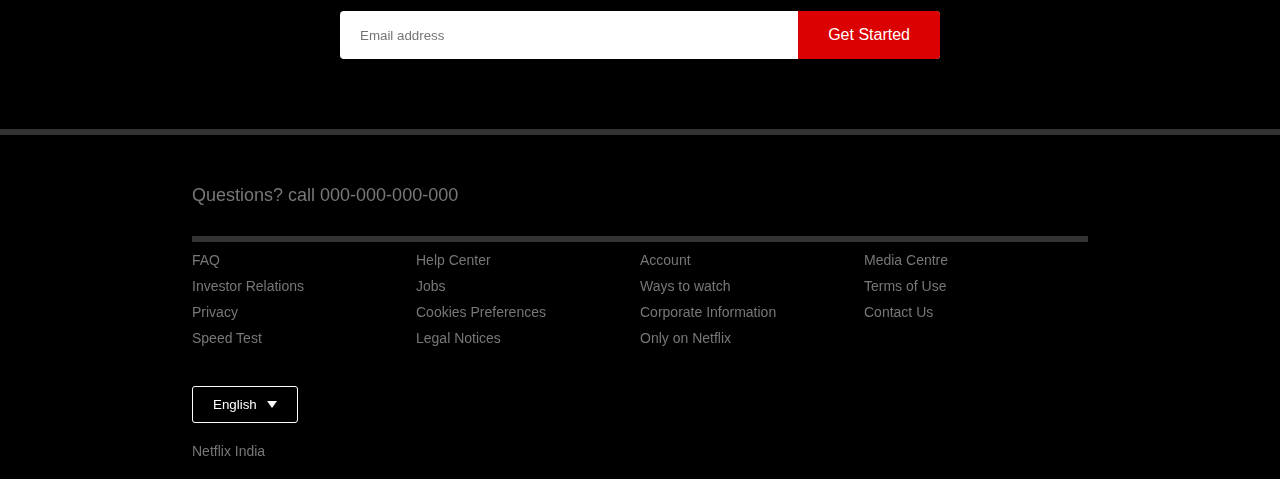
==== commit c998038f: "Responsive Add" ====
--- a/index.html
+++ b/index.html
@@ -13,7 +13,10 @@
     <img src="images/logo.png" class="logo">
     <div>
       <button class="language-btn">English <img src="images/down-icon.png"></button>
-      <button>Sign In</button>
+      <!-- SIGN IN PAGE REAL LINK -->
+      <a href="https://www.netflix.com/in/login" target=”_blank”><button href="">Sign In</button></a>
+
+      
     </div>
   </nav>
   <div class="header-content">
--- a/index.css
+++ b/index.css
@@ -95,12 +95,14 @@
 
 .features{
   /* margin: 50px 12%; */
-  /* padding: 50px 12%; */
+  /* border-padding: 50px 12%; */
   font-size: 22px;
   /* border-top: 6px solid #333; */
+  /* outline: 6px solid #333; */
 }
 .row{
   display: flex;
+  padding: 50px 12%;
   width: 100%;
   align-items: center;
   flex-wrap: wrap;
@@ -112,14 +114,17 @@
   margin-bottom: 20px;
 }
 .img-col{
+  display: block;
   flex-basis: 50%;
   margin-bottom: 20px;
 }
 .img-col img{
   display: block;
-  width: 90%;
+  width: auto;
   margin: auto;
-}
+  
+}
+
 .features h2{
   font-size: 50px;
   font-weight: 600;
@@ -131,9 +136,8 @@
 }
 .vdo-1{
   position: relative;
-  /* overflow: hidden;
-  padding-bottom: 56.25% */
-  height: 239px;
+  width: 80%;
+  height: unset;
   margin-bottom: 17px;
   grid-column: 2/2;
   grid-row: 1/2;
@@ -144,6 +148,8 @@
   grid-row: 1/2;
 }
 .vdo-new{
+  position: relative;
+  height: auto;
   height: 200px;
   margin-bottom: 170px;
 }
